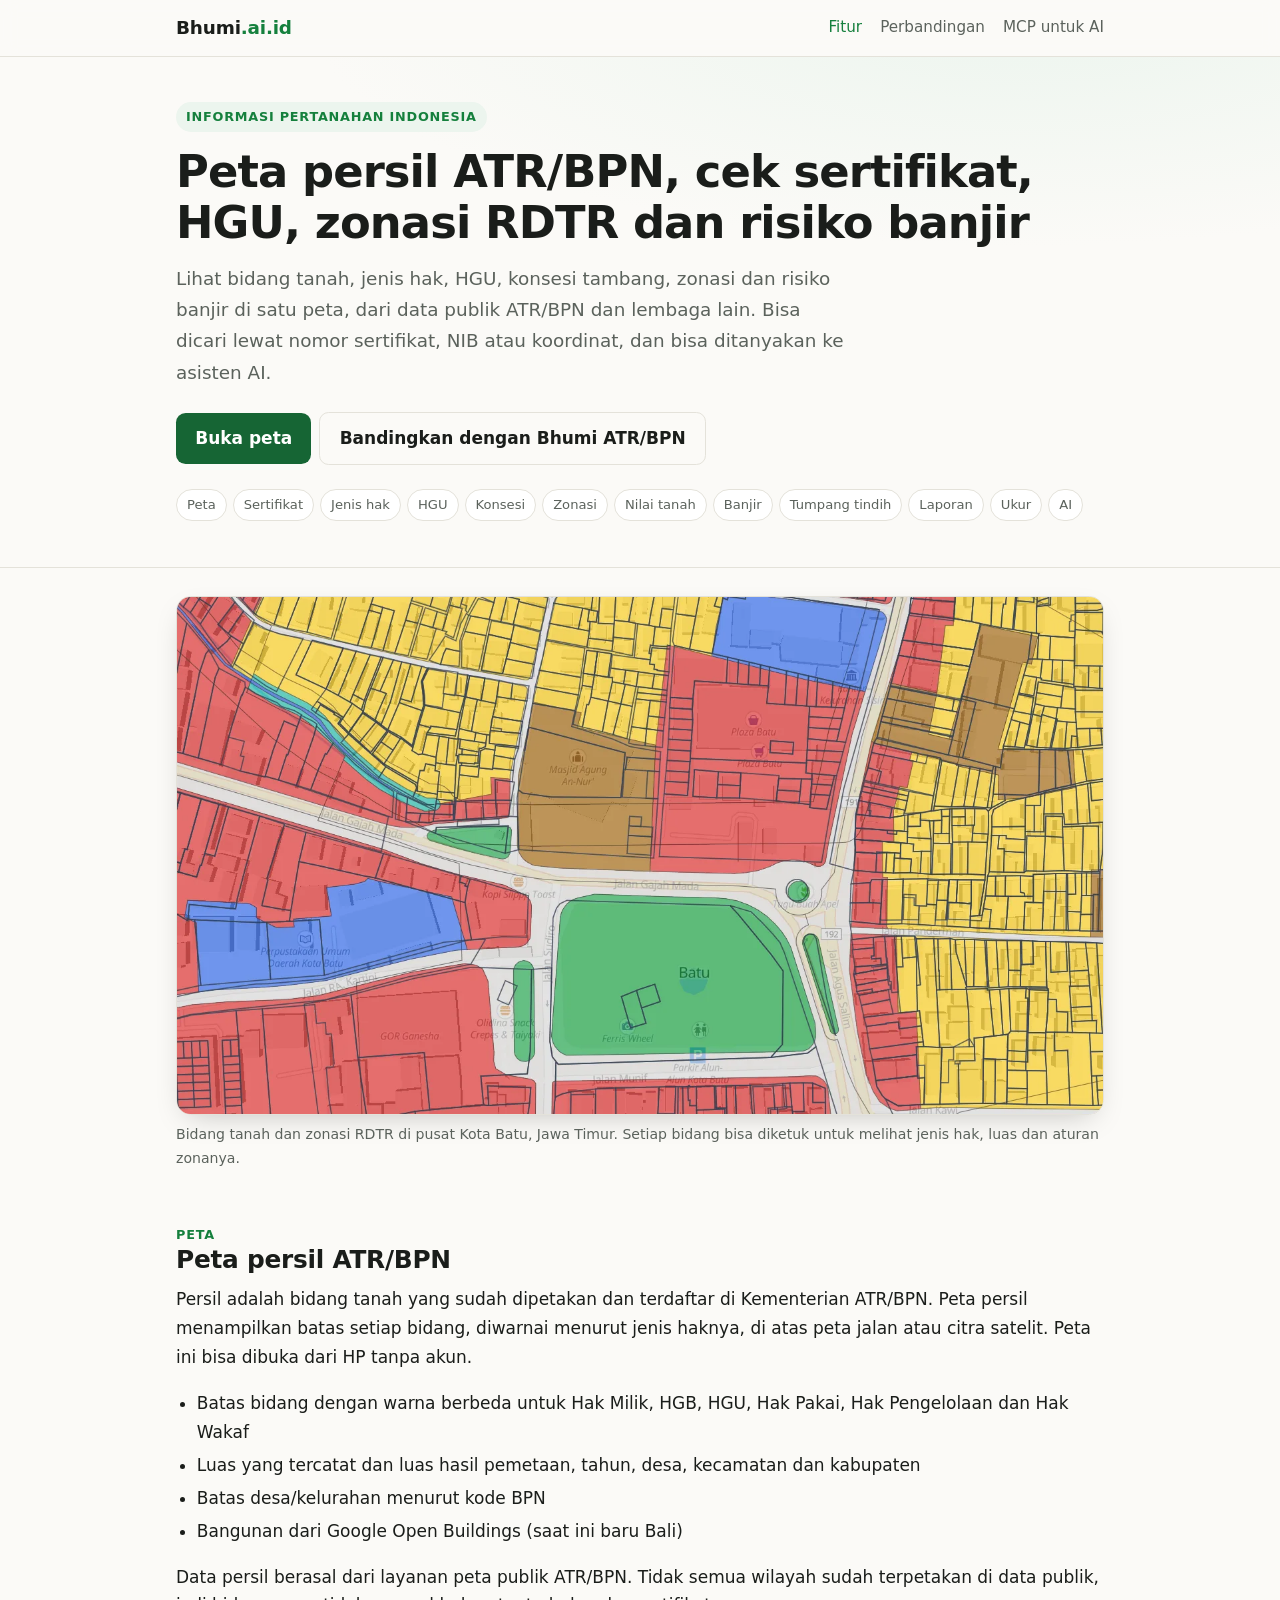
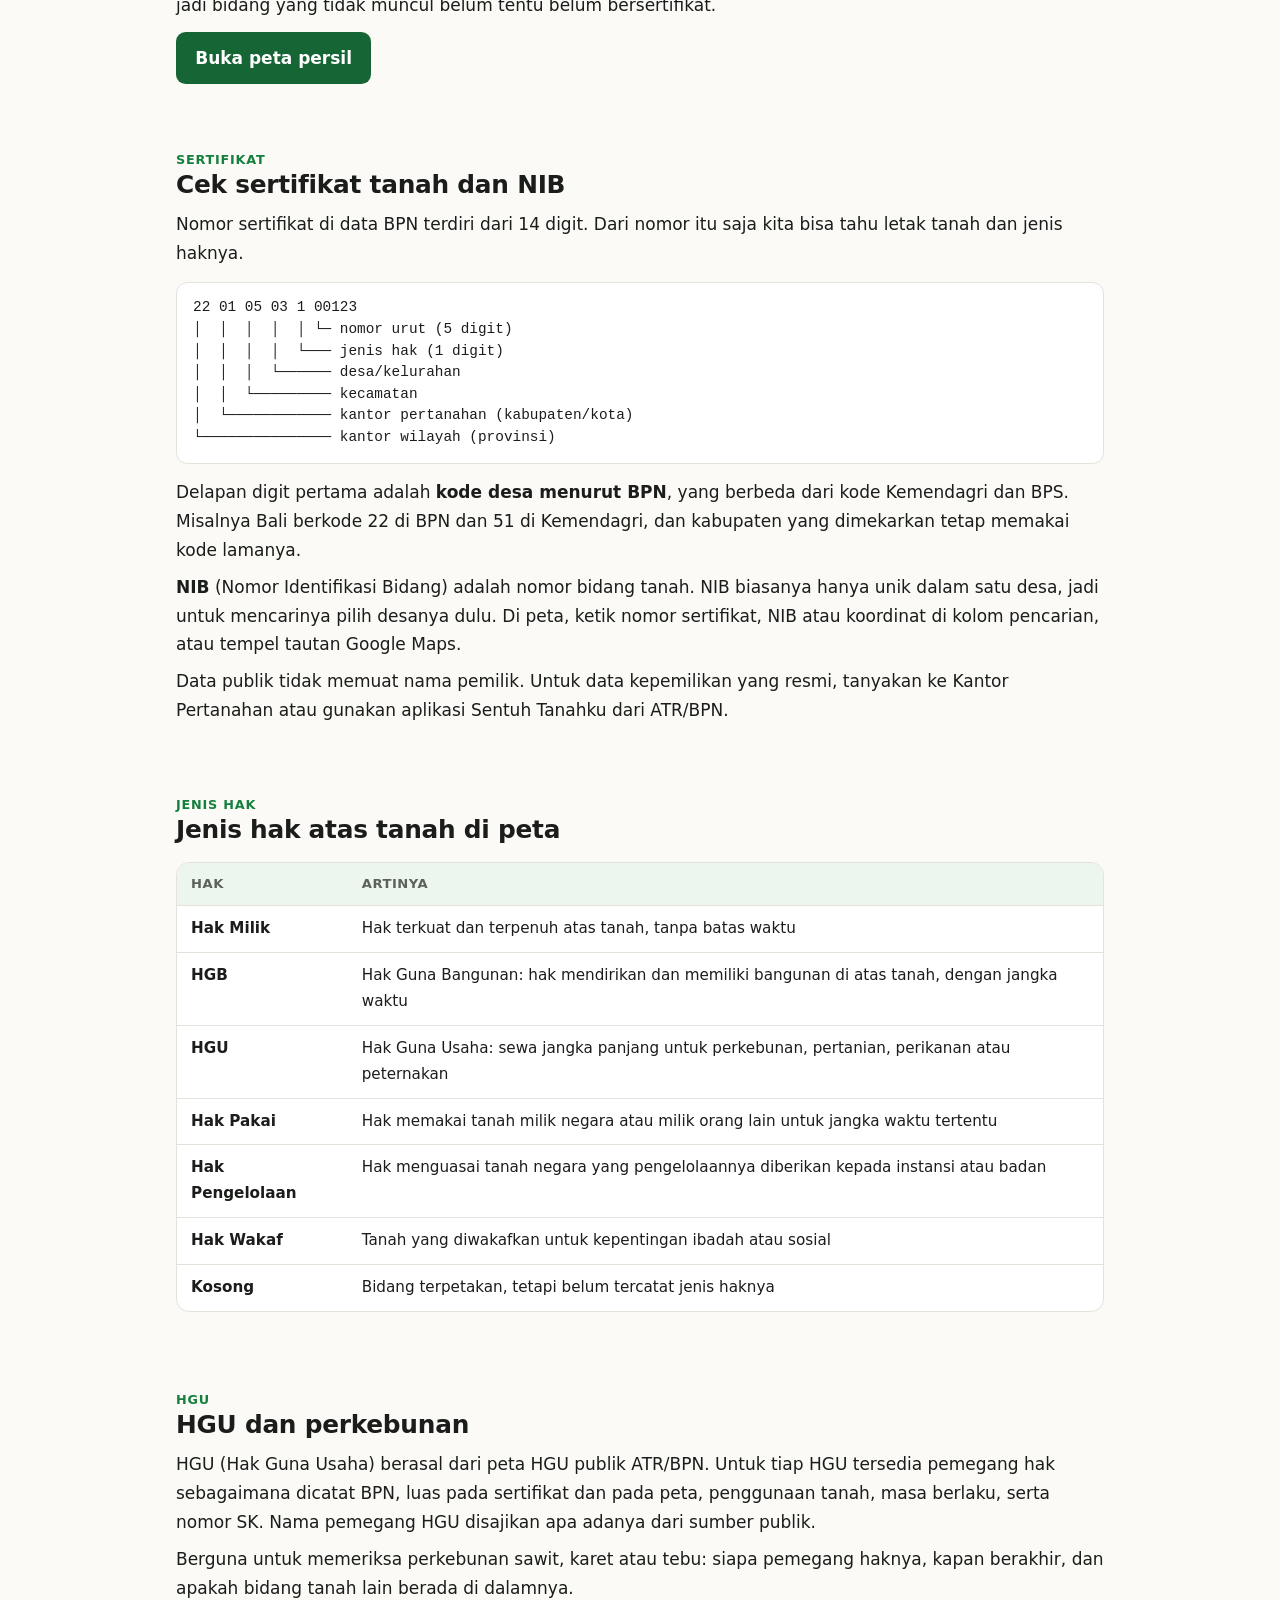
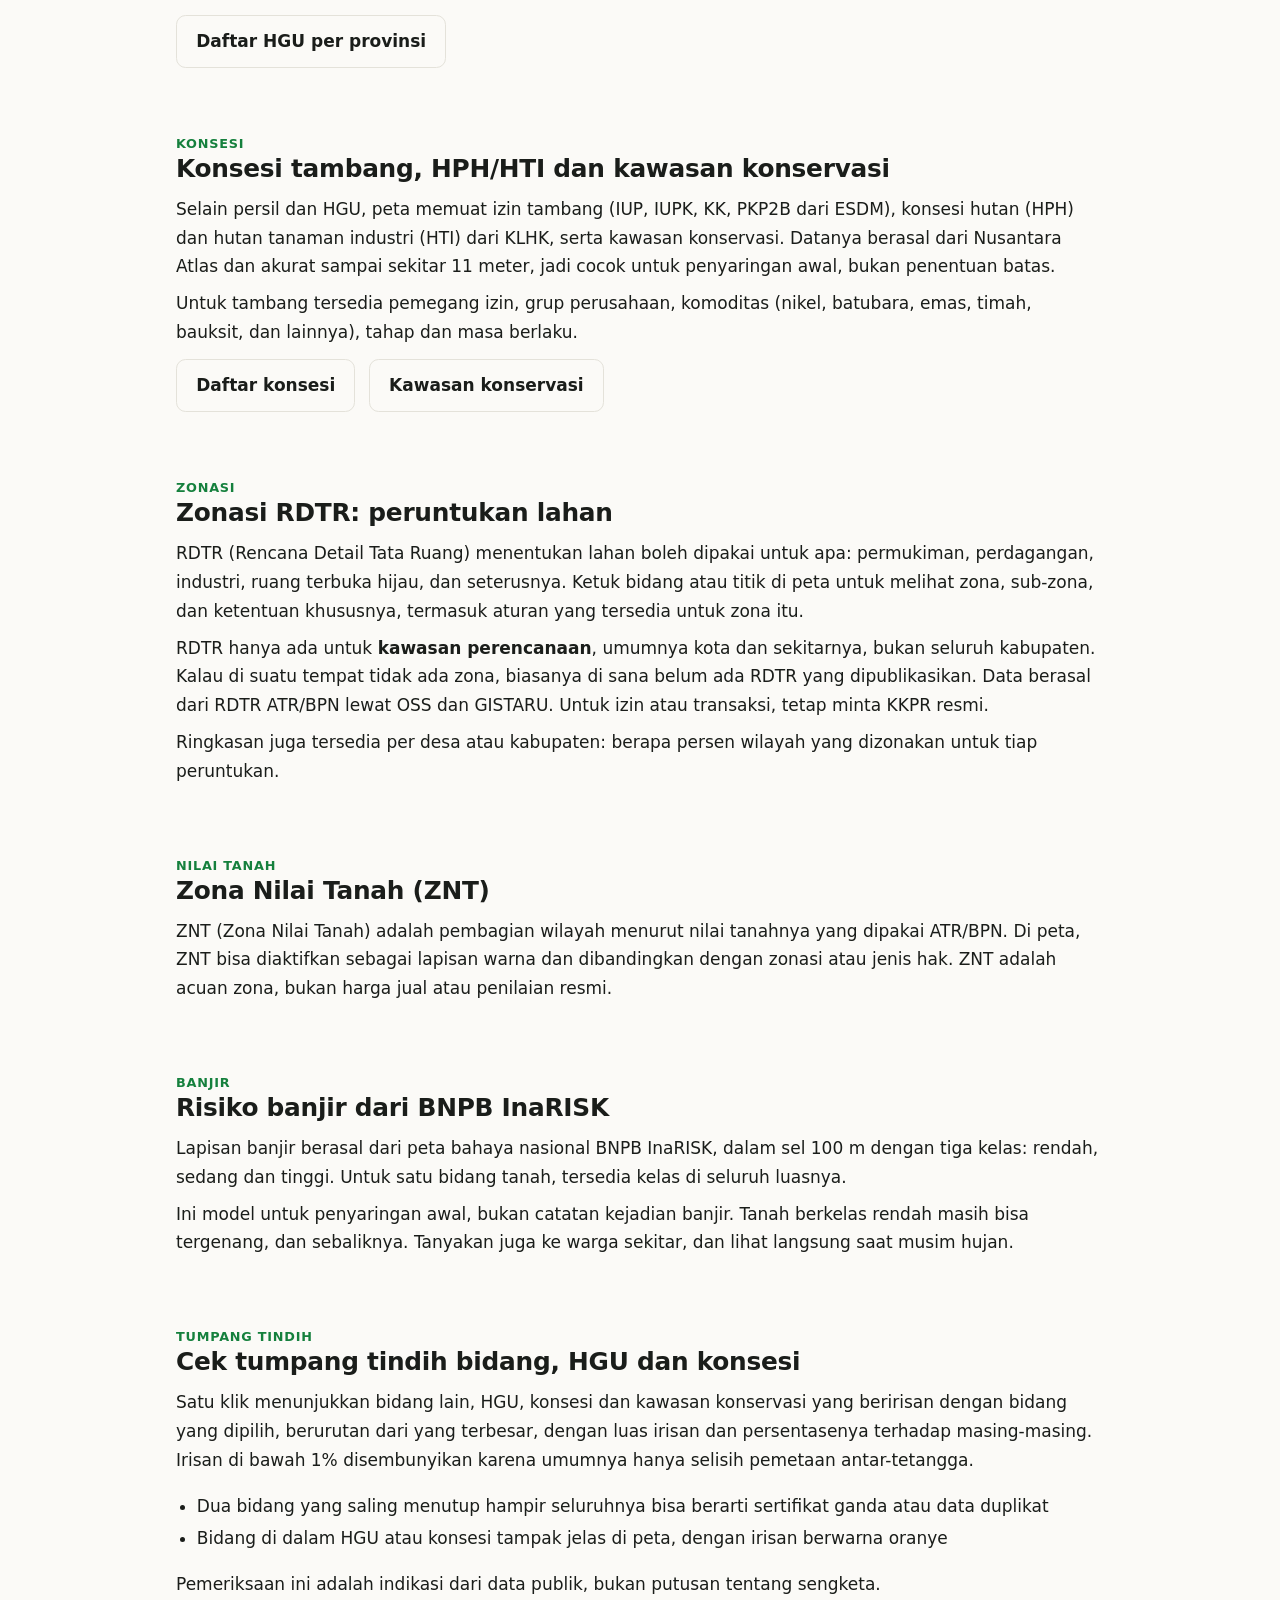
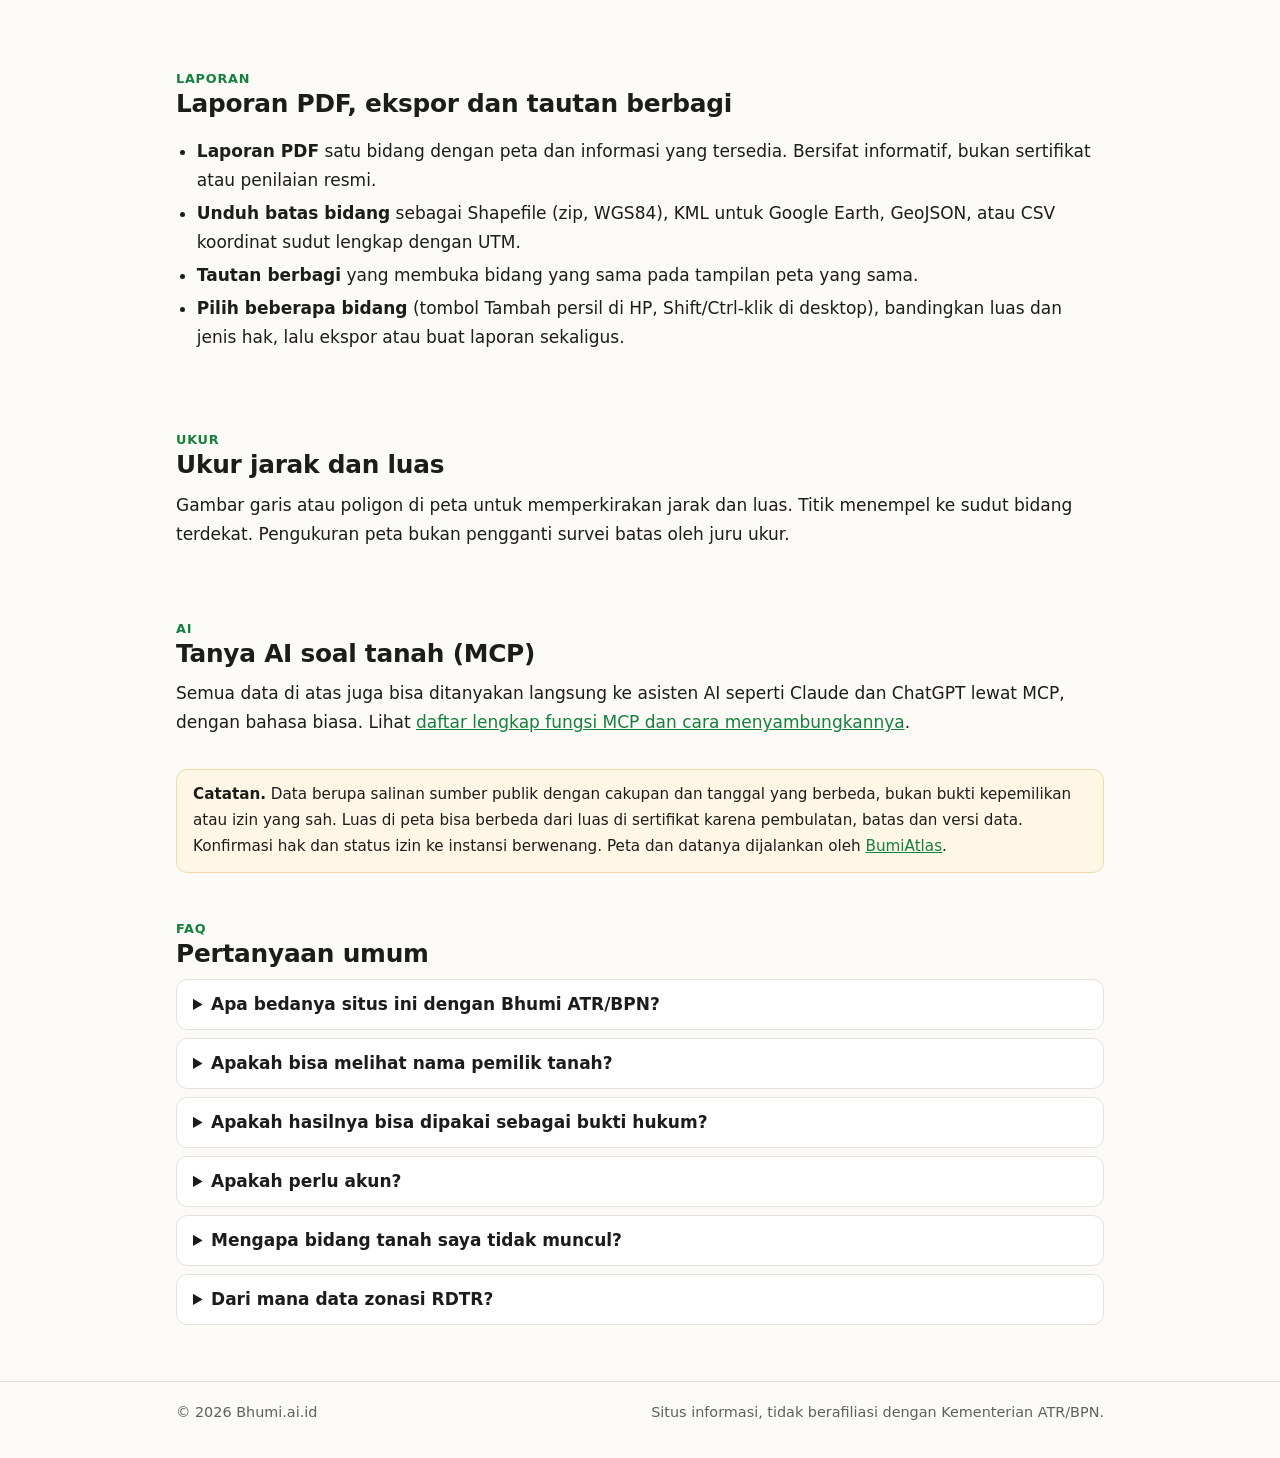
==== index.html @ b972fd2b "Add files via upload" ====
<!doctype html>
<html lang="id"><head><meta charset="utf-8"><meta name="viewport" content="width=device-width,initial-scale=1">
<title>Peta Persil ATR/BPN: Cek Sertifikat Tanah, HGU, Zonasi RDTR &amp; Risiko Banjir | Bhumi.ai.id</title><meta name="description" content="Peta persil ATR/BPN yang bisa dicari lewat nomor sertifikat, NIB atau koordinat, lengkap dengan HGU, konsesi tambang, zonasi RDTR, ZNT, risiko banjir dan MCP untuk asisten AI.">
<link rel="canonical" href="https://bhumi.ai.id/"><link rel="stylesheet" href="/style.css">
<meta property="og:title" content="Peta Persil ATR/BPN: Cek Sertifikat Tanah, HGU, Zonasi RDTR &amp; Risiko Banjir | Bhumi.ai.id"><meta property="og:description" content="Peta persil ATR/BPN yang bisa dicari lewat nomor sertifikat, NIB atau koordinat, lengkap dengan HGU, konsesi tambang, zonasi RDTR, ZNT, risiko banjir dan MCP untuk asisten AI."><meta property="og:type" content="website"><meta property="og:url" content="https://bhumi.ai.id/"><meta property="og:locale" content="id_ID"><meta property="og:image" content="https://bhumi.ai.id/peta-zonasi-kota-batu.webp"><meta name="twitter:card" content="summary_large_image">
<script type="application/ld+json">{"@context": "https://schema.org", "@type": "FAQPage", "mainEntity": [{"@type": "Question", "name": "Apa bedanya situs ini dengan Bhumi ATR/BPN?", "acceptedAnswer": {"@type": "Answer", "text": "Bhumi ATR/BPN adalah aplikasi peta resmi Kementerian ATR/BPN. Situs ini independen dan tidak berafiliasi dengan ATR/BPN; peta yang dibuka lewat situs ini dijalankan oleh BumiAtlas, yang menggabungkan data persil publik dengan HGU, konsesi, zonasi dan risiko banjir. Lihat halaman perbandingan."}}, {"@type": "Question", "name": "Apakah bisa melihat nama pemilik tanah?", "acceptedAnswer": {"@type": "Answer", "text": "Tidak. Data persil publik tidak memuat nama pemilik. Hanya HGU yang menyertakan nama pemegang hak dari sumber publik."}}, {"@type": "Question", "name": "Apakah hasilnya bisa dipakai sebagai bukti hukum?", "acceptedAnswer": {"@type": "Answer", "text": "Tidak. Untuk keperluan hukum atau transaksi, minta keterangan resmi dari Kantor Pertanahan setempat."}}, {"@type": "Question", "name": "Apakah perlu akun?", "acceptedAnswer": {"@type": "Answer", "text": "Peta dan direktori bisa dibuka tanpa akun. Akun Google diperlukan untuk menyimpan bidang dan untuk menyambungkan MCP."}}, {"@type": "Question", "name": "Mengapa bidang tanah saya tidak muncul?", "acceptedAnswer": {"@type": "Answer", "text": "Sumber publik belum mencakup semua wilayah, atau lapisan baru tampil setelah di-zoom lebih dekat. Bidang yang tidak tampil belum tentu belum bersertifikat."}}, {"@type": "Question", "name": "Dari mana data zonasi RDTR?", "acceptedAnswer": {"@type": "Answer", "text": "Dari RDTR yang dipublikasikan ATR/BPN. RDTR hanya tersedia untuk kawasan perencanaan tertentu, bukan seluruh kabupaten."}}]}</script><script type="application/ld+json">{"@context": "https://schema.org", "@type": "WebSite", "name": "Bhumi.ai.id", "url": "https://bhumi.ai.id/", "inLanguage": "id"}</script></head><body>
<div class="bar"><div class="wrap"><a class="brand" href="/">Bhumi<b>.ai.id</b></a><nav><a href="/" aria-current="page">Fitur</a><a href="/perbandingan.html">Perbandingan</a><a href="/mcp.html">MCP untuk AI</a></nav></div></div>
<div class="hero"><div class="wrap"><span class="kicker">Informasi pertanahan Indonesia</span>
<h1>Peta persil ATR/BPN, cek sertifikat, HGU, zonasi RDTR dan risiko banjir</h1>
<p class="lead">Lihat bidang tanah, jenis hak, HGU, konsesi tambang, zonasi dan risiko banjir di satu peta, dari data publik ATR/BPN dan lembaga lain. Bisa dicari lewat nomor sertifikat, NIB atau koordinat, dan bisa ditanyakan ke asisten AI.</p>
<a class="cta" href="https://bumiatlas.com/">Buka peta</a><a class="cta alt" href="/perbandingan.html">Bandingkan dengan Bhumi ATR/BPN</a>
<ul class="toc"><li><a href="#peta">Peta</a></li><li><a href="#sertifikat">Sertifikat</a></li><li><a href="#hak">Jenis hak</a></li><li><a href="#hgu">HGU</a></li><li><a href="#konsesi">Konsesi</a></li><li><a href="#rdtr">Zonasi</a></li><li><a href="#znt">Nilai tanah</a></li><li><a href="#banjir">Banjir</a></li><li><a href="#overlap">Tumpang tindih</a></li><li><a href="#laporan">Laporan</a></li><li><a href="#ukur">Ukur</a></li><li><a href="#ai">AI</a></li></ul></div></div>
<main class="wrap"><figure class="shot"><a href="https://bumiatlas.com/"><picture><source type="image/webp" media="(max-width:700px)" srcset="/peta-zonasi-kota-batu-700.webp"><img src="/peta-zonasi-kota-batu.webp" width="1391" height="776" alt="Peta persil ATR/BPN di pusat Kota Batu, Jawa Timur: bidang tanah diwarnai menurut zonasi RDTR, dengan alun-alun dan Plaza Batu"></picture></a><figcaption>Bidang tanah dan zonasi RDTR di pusat Kota Batu, Jawa Timur. Setiap bidang bisa diketuk untuk melihat jenis hak, luas dan aturan zonanya.</figcaption></figure><section id="peta"><h2><small>Peta</small>Peta persil ATR/BPN</h2>
<p>Persil adalah bidang tanah yang sudah dipetakan dan terdaftar di Kementerian ATR/BPN. Peta persil menampilkan batas setiap bidang, diwarnai menurut jenis haknya, di atas peta jalan atau citra satelit. Peta ini bisa dibuka dari HP tanpa akun.</p>
<ul><li>Batas bidang dengan warna berbeda untuk Hak Milik, HGB, HGU, Hak Pakai, Hak Pengelolaan dan Hak Wakaf</li><li>Luas yang tercatat dan luas hasil pemetaan, tahun, desa, kecamatan dan kabupaten</li><li>Batas desa/kelurahan menurut kode BPN</li><li>Bangunan dari Google Open Buildings (saat ini baru Bali)</li></ul>
<p>Data persil berasal dari layanan peta publik ATR/BPN. Tidak semua wilayah sudah terpetakan di data publik, jadi bidang yang tidak muncul belum tentu belum bersertifikat.</p>
<a class="cta" href="https://bumiatlas.com/">Buka peta persil</a></section><section id="sertifikat"><h2><small>Sertifikat</small>Cek sertifikat tanah dan NIB</h2>
<p>Nomor sertifikat di data BPN terdiri dari 14 digit. Dari nomor itu saja kita bisa tahu letak tanah dan jenis haknya.</p>
<pre>22 01 05 03 1 00123
│  │  │  │  │ └─ nomor urut (5 digit)
│  │  │  │  └─── jenis hak (1 digit)
│  │  │  └────── desa/kelurahan
│  │  └───────── kecamatan
│  └──────────── kantor pertanahan (kabupaten/kota)
└─────────────── kantor wilayah (provinsi)</pre>
<p>Delapan digit pertama adalah <strong>kode desa menurut BPN</strong>, yang berbeda dari kode Kemendagri dan BPS. Misalnya Bali berkode 22 di BPN dan 51 di Kemendagri, dan kabupaten yang dimekarkan tetap memakai kode lamanya.</p>
<p><strong>NIB</strong> (Nomor Identifikasi Bidang) adalah nomor bidang tanah. NIB biasanya hanya unik dalam satu desa, jadi untuk mencarinya pilih desanya dulu. Di peta, ketik nomor sertifikat, NIB atau koordinat di kolom pencarian, atau tempel tautan Google Maps.</p>
<p>Data publik tidak memuat nama pemilik. Untuk data kepemilikan yang resmi, tanyakan ke Kantor Pertanahan atau gunakan aplikasi Sentuh Tanahku dari ATR/BPN.</p></section><section id="hak"><h2><small>Jenis hak</small>Jenis hak atas tanah di peta</h2>
<div class="tablewrap"><table><tr><th>Hak</th><th>Artinya</th></tr>
<tr><td><b>Hak Milik</b></td><td>Hak terkuat dan terpenuh atas tanah, tanpa batas waktu</td></tr>
<tr><td><b>HGB</b></td><td>Hak Guna Bangunan: hak mendirikan dan memiliki bangunan di atas tanah, dengan jangka waktu</td></tr>
<tr><td><b>HGU</b></td><td>Hak Guna Usaha: sewa jangka panjang untuk perkebunan, pertanian, perikanan atau peternakan</td></tr>
<tr><td><b>Hak Pakai</b></td><td>Hak memakai tanah milik negara atau milik orang lain untuk jangka waktu tertentu</td></tr>
<tr><td><b>Hak Pengelolaan</b></td><td>Hak menguasai tanah negara yang pengelolaannya diberikan kepada instansi atau badan</td></tr>
<tr><td><b>Hak Wakaf</b></td><td>Tanah yang diwakafkan untuk kepentingan ibadah atau sosial</td></tr>
<tr><td><b>Kosong</b></td><td>Bidang terpetakan, tetapi belum tercatat jenis haknya</td></tr></table></div></section><section id="hgu"><h2><small>HGU</small>HGU dan perkebunan</h2>
<p>HGU (Hak Guna Usaha) berasal dari peta HGU publik ATR/BPN. Untuk tiap HGU tersedia pemegang hak sebagaimana dicatat BPN, luas pada sertifikat dan pada peta, penggunaan tanah, masa berlaku, serta nomor SK. Nama pemegang HGU disajikan apa adanya dari sumber publik.</p>
<p>Berguna untuk memeriksa perkebunan sawit, karet atau tebu: siapa pemegang haknya, kapan berakhir, dan apakah bidang tanah lain berada di dalamnya.</p>
<a class="cta alt" href="https://bumiatlas.com/hgu">Daftar HGU per provinsi</a></section><section id="konsesi"><h2><small>Konsesi</small>Konsesi tambang, HPH/HTI dan kawasan konservasi</h2>
<p>Selain persil dan HGU, peta memuat izin tambang (IUP, IUPK, KK, PKP2B dari ESDM), konsesi hutan (HPH) dan hutan tanaman industri (HTI) dari KLHK, serta kawasan konservasi. Datanya berasal dari Nusantara Atlas dan akurat sampai sekitar 11 meter, jadi cocok untuk penyaringan awal, bukan penentuan batas.</p>
<p>Untuk tambang tersedia pemegang izin, grup perusahaan, komoditas (nikel, batubara, emas, timah, bauksit, dan lainnya), tahap dan masa berlaku.</p>
<a class="cta alt" href="https://bumiatlas.com/konsesi">Daftar konsesi</a> <a class="cta alt" href="https://bumiatlas.com/kawasan-konservasi">Kawasan konservasi</a></section><section id="rdtr"><h2><small>Zonasi</small>Zonasi RDTR: peruntukan lahan</h2>
<p>RDTR (Rencana Detail Tata Ruang) menentukan lahan boleh dipakai untuk apa: permukiman, perdagangan, industri, ruang terbuka hijau, dan seterusnya. Ketuk bidang atau titik di peta untuk melihat zona, sub-zona, dan ketentuan khususnya, termasuk aturan yang tersedia untuk zona itu.</p>
<p>RDTR hanya ada untuk <strong>kawasan perencanaan</strong>, umumnya kota dan sekitarnya, bukan seluruh kabupaten. Kalau di suatu tempat tidak ada zona, biasanya di sana belum ada RDTR yang dipublikasikan. Data berasal dari RDTR ATR/BPN lewat OSS dan GISTARU. Untuk izin atau transaksi, tetap minta KKPR resmi.</p>
<p>Ringkasan juga tersedia per desa atau kabupaten: berapa persen wilayah yang dizonakan untuk tiap peruntukan.</p></section><section id="znt"><h2><small>Nilai tanah</small>Zona Nilai Tanah (ZNT)</h2>
<p>ZNT (Zona Nilai Tanah) adalah pembagian wilayah menurut nilai tanahnya yang dipakai ATR/BPN. Di peta, ZNT bisa diaktifkan sebagai lapisan warna dan dibandingkan dengan zonasi atau jenis hak. ZNT adalah acuan zona, bukan harga jual atau penilaian resmi.</p></section><section id="banjir"><h2><small>Banjir</small>Risiko banjir dari BNPB InaRISK</h2>
<p>Lapisan banjir berasal dari peta bahaya nasional BNPB InaRISK, dalam sel 100 m dengan tiga kelas: rendah, sedang dan tinggi. Untuk satu bidang tanah, tersedia kelas di seluruh luasnya.</p>
<p>Ini model untuk penyaringan awal, bukan catatan kejadian banjir. Tanah berkelas rendah masih bisa tergenang, dan sebaliknya. Tanyakan juga ke warga sekitar, dan lihat langsung saat musim hujan.</p></section><section id="overlap"><h2><small>Tumpang tindih</small>Cek tumpang tindih bidang, HGU dan konsesi</h2>
<p>Satu klik menunjukkan bidang lain, HGU, konsesi dan kawasan konservasi yang beririsan dengan bidang yang dipilih, berurutan dari yang terbesar, dengan luas irisan dan persentasenya terhadap masing-masing. Irisan di bawah 1% disembunyikan karena umumnya hanya selisih pemetaan antar-tetangga.</p>
<ul><li>Dua bidang yang saling menutup hampir seluruhnya bisa berarti sertifikat ganda atau data duplikat</li><li>Bidang di dalam HGU atau konsesi tampak jelas di peta, dengan irisan berwarna oranye</li></ul>
<p>Pemeriksaan ini adalah indikasi dari data publik, bukan putusan tentang sengketa.</p></section><section id="laporan"><h2><small>Laporan</small>Laporan PDF, ekspor dan tautan berbagi</h2>
<ul><li><strong>Laporan PDF</strong> satu bidang dengan peta dan informasi yang tersedia. Bersifat informatif, bukan sertifikat atau penilaian resmi.</li>
<li><strong>Unduh batas bidang</strong> sebagai Shapefile (zip, WGS84), KML untuk Google Earth, GeoJSON, atau CSV koordinat sudut lengkap dengan UTM.</li>
<li><strong>Tautan berbagi</strong> yang membuka bidang yang sama pada tampilan peta yang sama.</li>
<li><strong>Pilih beberapa bidang</strong> (tombol Tambah persil di HP, Shift/Ctrl-klik di desktop), bandingkan luas dan jenis hak, lalu ekspor atau buat laporan sekaligus.</li></ul></section><section id="ukur"><h2><small>Ukur</small>Ukur jarak dan luas</h2>
<p>Gambar garis atau poligon di peta untuk memperkirakan jarak dan luas. Titik menempel ke sudut bidang terdekat. Pengukuran peta bukan pengganti survei batas oleh juru ukur.</p></section><section id="ai"><h2><small>AI</small>Tanya AI soal tanah (MCP)</h2>
<p>Semua data di atas juga bisa ditanyakan langsung ke asisten AI seperti Claude dan ChatGPT lewat MCP, dengan bahasa biasa. Lihat <a href="/mcp.html">daftar lengkap fungsi MCP dan cara menyambungkannya</a>.</p></section><div class="note"><strong>Catatan.</strong> Data berupa salinan sumber publik dengan cakupan dan tanggal yang berbeda, bukan bukti kepemilikan atau izin yang sah. Luas di peta bisa berbeda dari luas di sertifikat karena pembulatan, batas dan versi data. Konfirmasi hak dan status izin ke instansi berwenang. Peta dan datanya dijalankan oleh <a href="https://bumiatlas.com/">BumiAtlas</a>.</div><h2><small>FAQ</small>Pertanyaan umum</h2><details><summary>Apa bedanya situs ini dengan Bhumi ATR/BPN?</summary><p>Bhumi ATR/BPN adalah aplikasi peta resmi Kementerian ATR/BPN. Situs ini independen dan tidak berafiliasi dengan ATR/BPN; peta yang dibuka lewat situs ini dijalankan oleh BumiAtlas, yang menggabungkan data persil publik dengan HGU, konsesi, zonasi dan risiko banjir. Lihat halaman perbandingan.</p></details><details><summary>Apakah bisa melihat nama pemilik tanah?</summary><p>Tidak. Data persil publik tidak memuat nama pemilik. Hanya HGU yang menyertakan nama pemegang hak dari sumber publik.</p></details><details><summary>Apakah hasilnya bisa dipakai sebagai bukti hukum?</summary><p>Tidak. Untuk keperluan hukum atau transaksi, minta keterangan resmi dari Kantor Pertanahan setempat.</p></details><details><summary>Apakah perlu akun?</summary><p>Peta dan direktori bisa dibuka tanpa akun. Akun Google diperlukan untuk menyimpan bidang dan untuk menyambungkan MCP.</p></details><details><summary>Mengapa bidang tanah saya tidak muncul?</summary><p>Sumber publik belum mencakup semua wilayah, atau lapisan baru tampil setelah di-zoom lebih dekat. Bidang yang tidak tampil belum tentu belum bersertifikat.</p></details><details><summary>Dari mana data zonasi RDTR?</summary><p>Dari RDTR yang dipublikasikan ATR/BPN. RDTR hanya tersedia untuk kawasan perencanaan tertentu, bukan seluruh kabupaten.</p></details></main>
<footer><div class="wrap"><span>© 2026 Bhumi.ai.id</span><span>Situs informasi, tidak berafiliasi dengan Kementerian ATR/BPN.</span></div></footer>
</body></html>
---- style.css ----
:root{--bg:#fbfaf7;--fg:#1a1d1a;--muted:#5b625c;--line:#e4e2da;--accent:#166534;--accent2:#15803d;--soft:#ecf5ee;--card:#fff;--warn:#fff7e6;--warnline:#f0d9a8}
@media (prefers-color-scheme:dark){:root{--bg:#0d110e;--fg:#eef2ee;--muted:#9aa59c;--line:#223026;--accent:#4ade80;--accent2:#4ade80;--soft:#13221a;--card:#131a15;--warn:#2a2412;--warnline:#5b4a1a}}
*{box-sizing:border-box}html{scroll-behavior:smooth;scroll-padding-top:72px}
body{margin:0;background:var(--bg);color:var(--fg);font:17px/1.7 system-ui,-apple-system,"Segoe UI",Roboto,sans-serif;-webkit-text-size-adjust:100%}
a{color:var(--accent2)}
.wrap{max-width:60rem;margin:0 auto;padding:0 16px}
.bar{position:sticky;top:0;z-index:10;background:color-mix(in srgb,var(--bg) 88%,transparent);backdrop-filter:blur(8px);border-bottom:1px solid var(--line)}
.bar .wrap{display:flex;align-items:center;justify-content:space-between;gap:12px;min-height:56px;flex-wrap:wrap}
.brand{font-weight:800;font-size:1.15rem;letter-spacing:-.01em;color:var(--fg);text-decoration:none}
.brand b{color:var(--accent2)}
nav{display:flex;gap:4px 18px;font-size:.95rem;flex-wrap:wrap}
nav a{color:var(--muted);text-decoration:none;padding:4px 0}nav a:hover,nav a[aria-current]{color:var(--accent2)}
.hero{background:radial-gradient(1200px 400px at 80% -10%,var(--soft),transparent 60%);border-bottom:1px solid var(--line)}
.hero .wrap{padding-top:44px;padding-bottom:40px}
.kicker{display:inline-block;font-size:.8rem;font-weight:700;letter-spacing:.06em;text-transform:uppercase;color:var(--accent2);background:var(--soft);padding:4px 10px;border-radius:99px}
h1{font-size:clamp(1.8rem,5.2vw,2.8rem);line-height:1.15;letter-spacing:-.02em;margin:14px 0 14px}
.lead{font-size:1.15rem;color:var(--muted);max-width:42rem;margin:0 0 20px}
.cta{display:inline-block;margin:4px 8px 4px 0;padding:.7rem 1.2rem;border-radius:.6rem;background:var(--accent);color:#fff;font-weight:650;text-decoration:none}
@media (prefers-color-scheme:dark){.cta{color:#06240f}}
.cta.alt{background:transparent;border:1px solid var(--line);color:var(--fg)}
.toc{display:flex;gap:6px;margin:20px 0 0;padding:0 0 6px;list-style:none;overflow-x:auto;scrollbar-width:none;-webkit-overflow-scrolling:touch}
.toc::-webkit-scrollbar{display:none}
.toc li{margin:0;flex:none}
.toc a{display:block;padding:4px 10px;border:1px solid var(--line);border-radius:99px;font-size:.82rem;white-space:nowrap;color:var(--muted);text-decoration:none;background:var(--card)}
.toc a:hover{border-color:var(--accent2);color:var(--accent2)}
main section{padding:8px 0}
h2{font-size:1.55rem;line-height:1.25;letter-spacing:-.01em;margin:2.6rem 0 .6rem;padding-top:.4rem}
h2 small{display:block;font-size:.8rem;font-weight:700;letter-spacing:.06em;text-transform:uppercase;color:var(--accent2);margin-bottom:2px}
h3{font-size:1.1rem;margin:1.4rem 0 .3rem}
p{margin:.5rem 0}
ul,ol{padding-left:1.3rem}li{margin:.25rem 0}
.grid{display:grid;gap:12px;grid-template-columns:repeat(auto-fit,minmax(15rem,1fr));margin:1rem 0}
.card{padding:16px 18px;border:1px solid var(--line);border-radius:.8rem;background:var(--card)}
.card b{display:block;margin-bottom:2px}.card span{color:var(--muted);font-size:.94rem}
.shot{margin:28px 0 0}.shot img{display:block;width:100%;height:auto;border:1px solid var(--line);border-radius:.9rem;box-shadow:0 10px 30px -12px rgba(0,0,0,.25)}.shot figcaption{margin-top:8px;font-size:.88rem;color:var(--muted)}
.note{padding:12px 16px;border:1px solid var(--warnline);background:var(--warn);border-radius:.7rem;font-size:.95rem;margin:1rem 0}
code,pre{font-family:ui-monospace,SFMono-Regular,Menlo,monospace;font-size:.9rem}
pre{overflow-x:auto;padding:14px 16px;border:1px solid var(--line);border-radius:.7rem;background:var(--card);line-height:1.5}
.tablewrap{overflow-x:auto;margin:1rem 0;border:1px solid var(--line);border-radius:.8rem;background:var(--card)}
table{border-collapse:collapse;width:100%;min-width:34rem;font-size:.95rem}
th,td{padding:10px 14px;text-align:left;border-bottom:1px solid var(--line);vertical-align:top}
th{font-size:.82rem;text-transform:uppercase;letter-spacing:.04em;color:var(--muted);background:var(--soft)}
tr:last-child td{border-bottom:0}
td.y{color:var(--accent2);font-weight:650}td.n{color:var(--muted)}
.tools td:first-child{white-space:nowrap}
details{border:1px solid var(--line);border-radius:.7rem;padding:10px 16px;margin:8px 0;background:var(--card)}
summary{cursor:pointer;font-weight:650}
footer{margin-top:3.5rem;border-top:1px solid var(--line);color:var(--muted);font-size:.9rem}
footer .wrap{padding-top:18px;padding-bottom:34px;display:flex;flex-wrap:wrap;gap:6px 24px;justify-content:space-between}
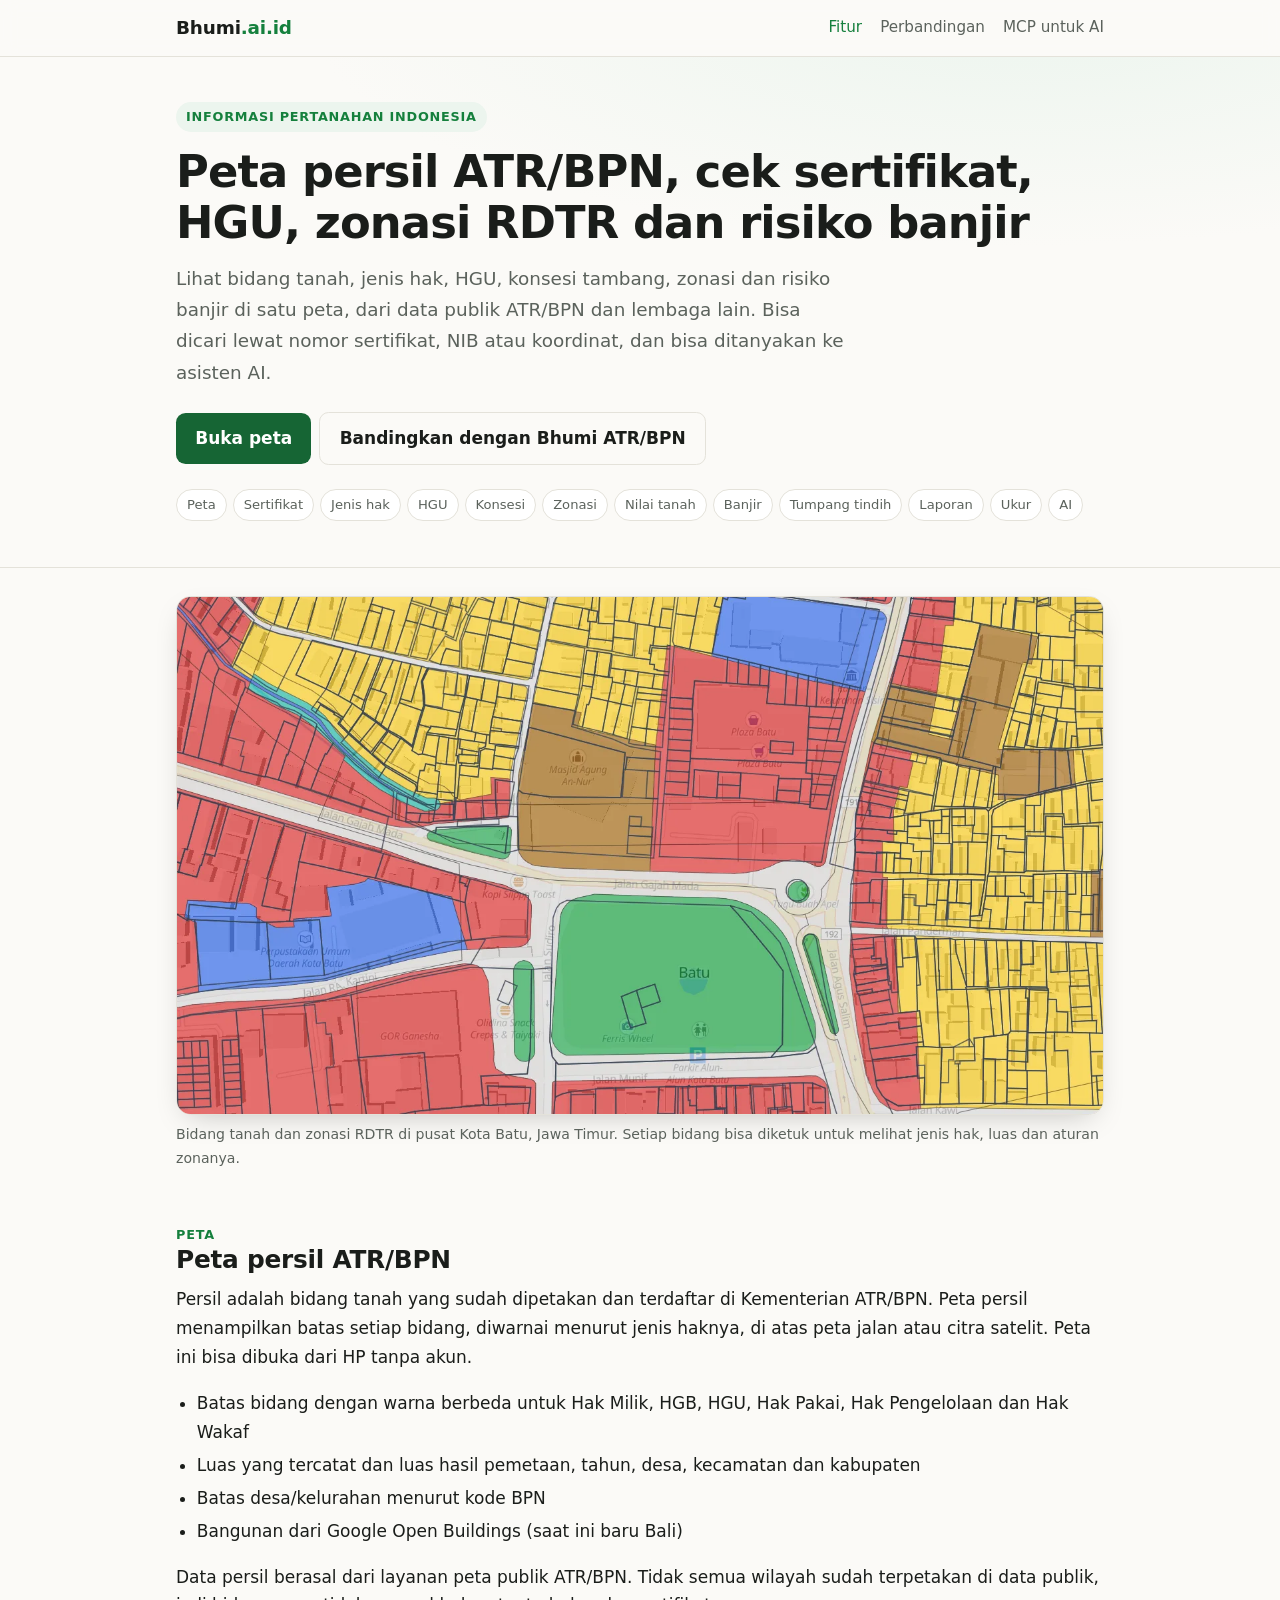
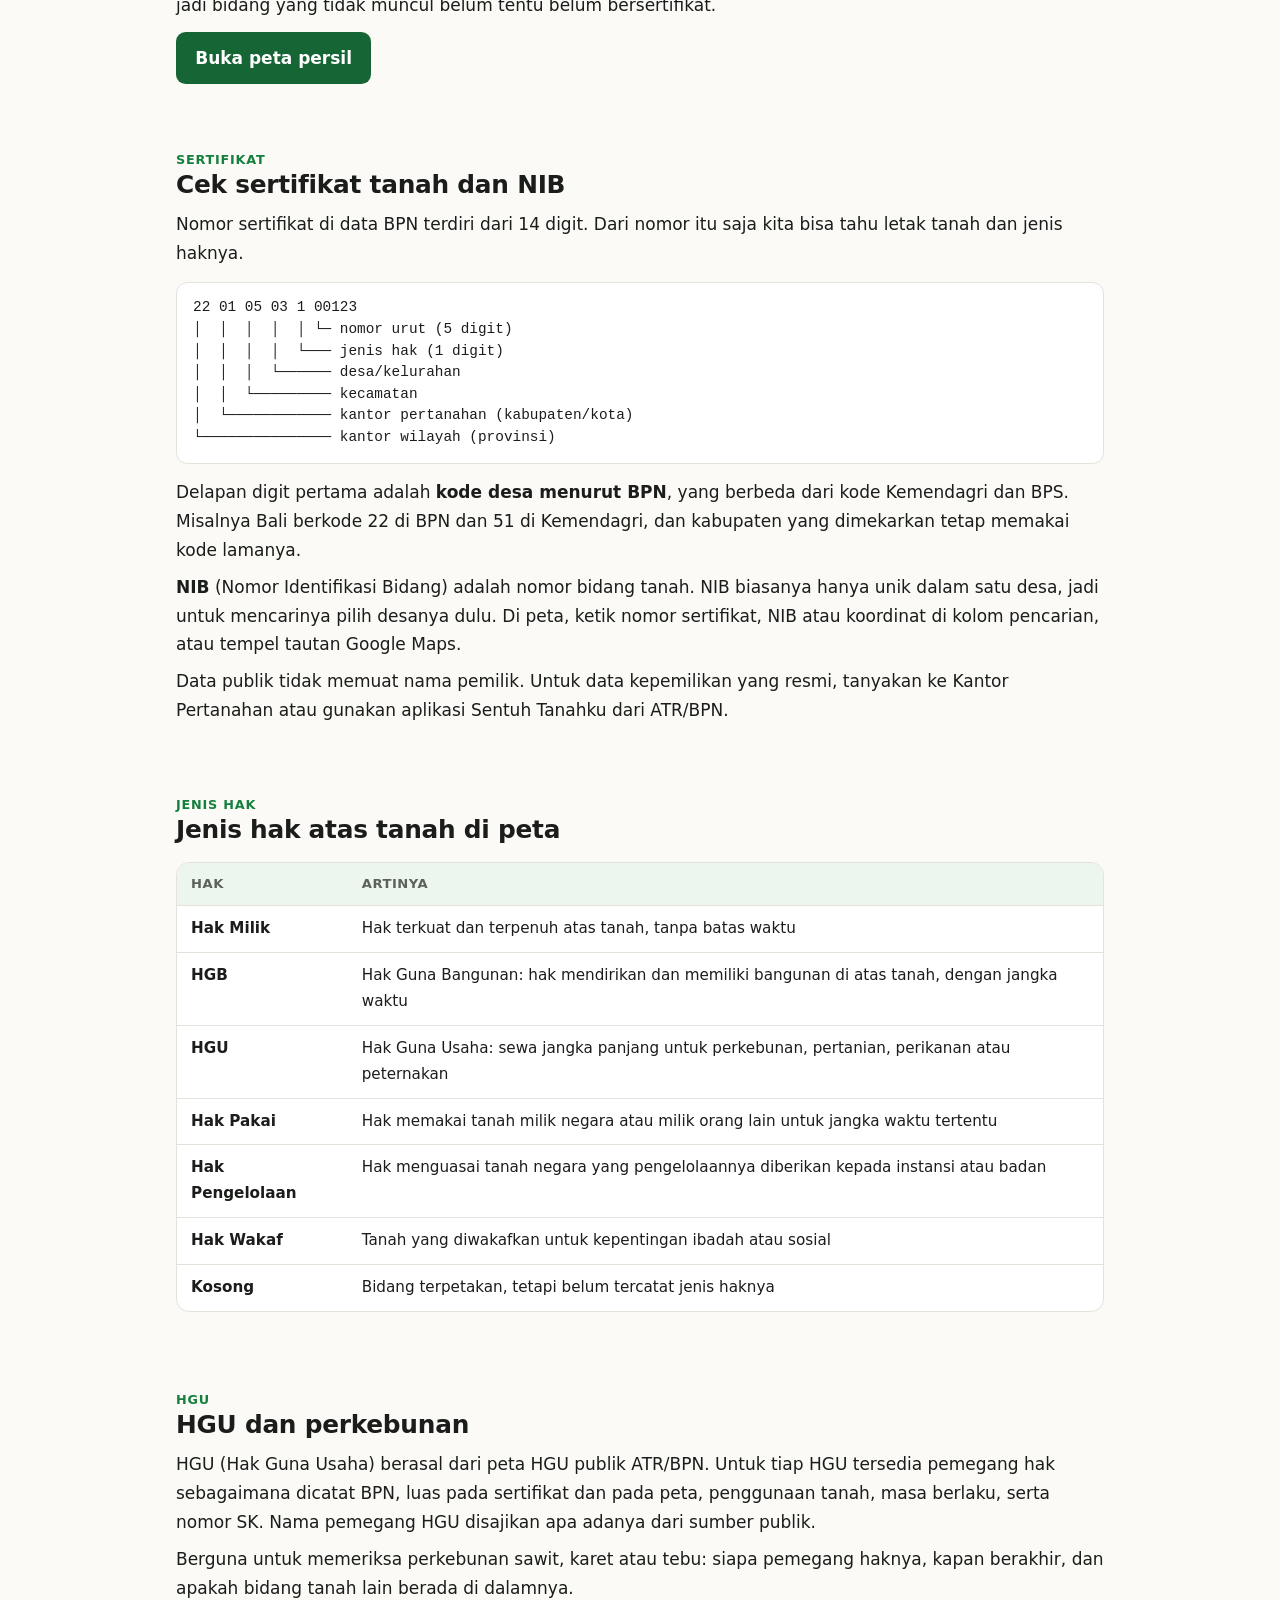
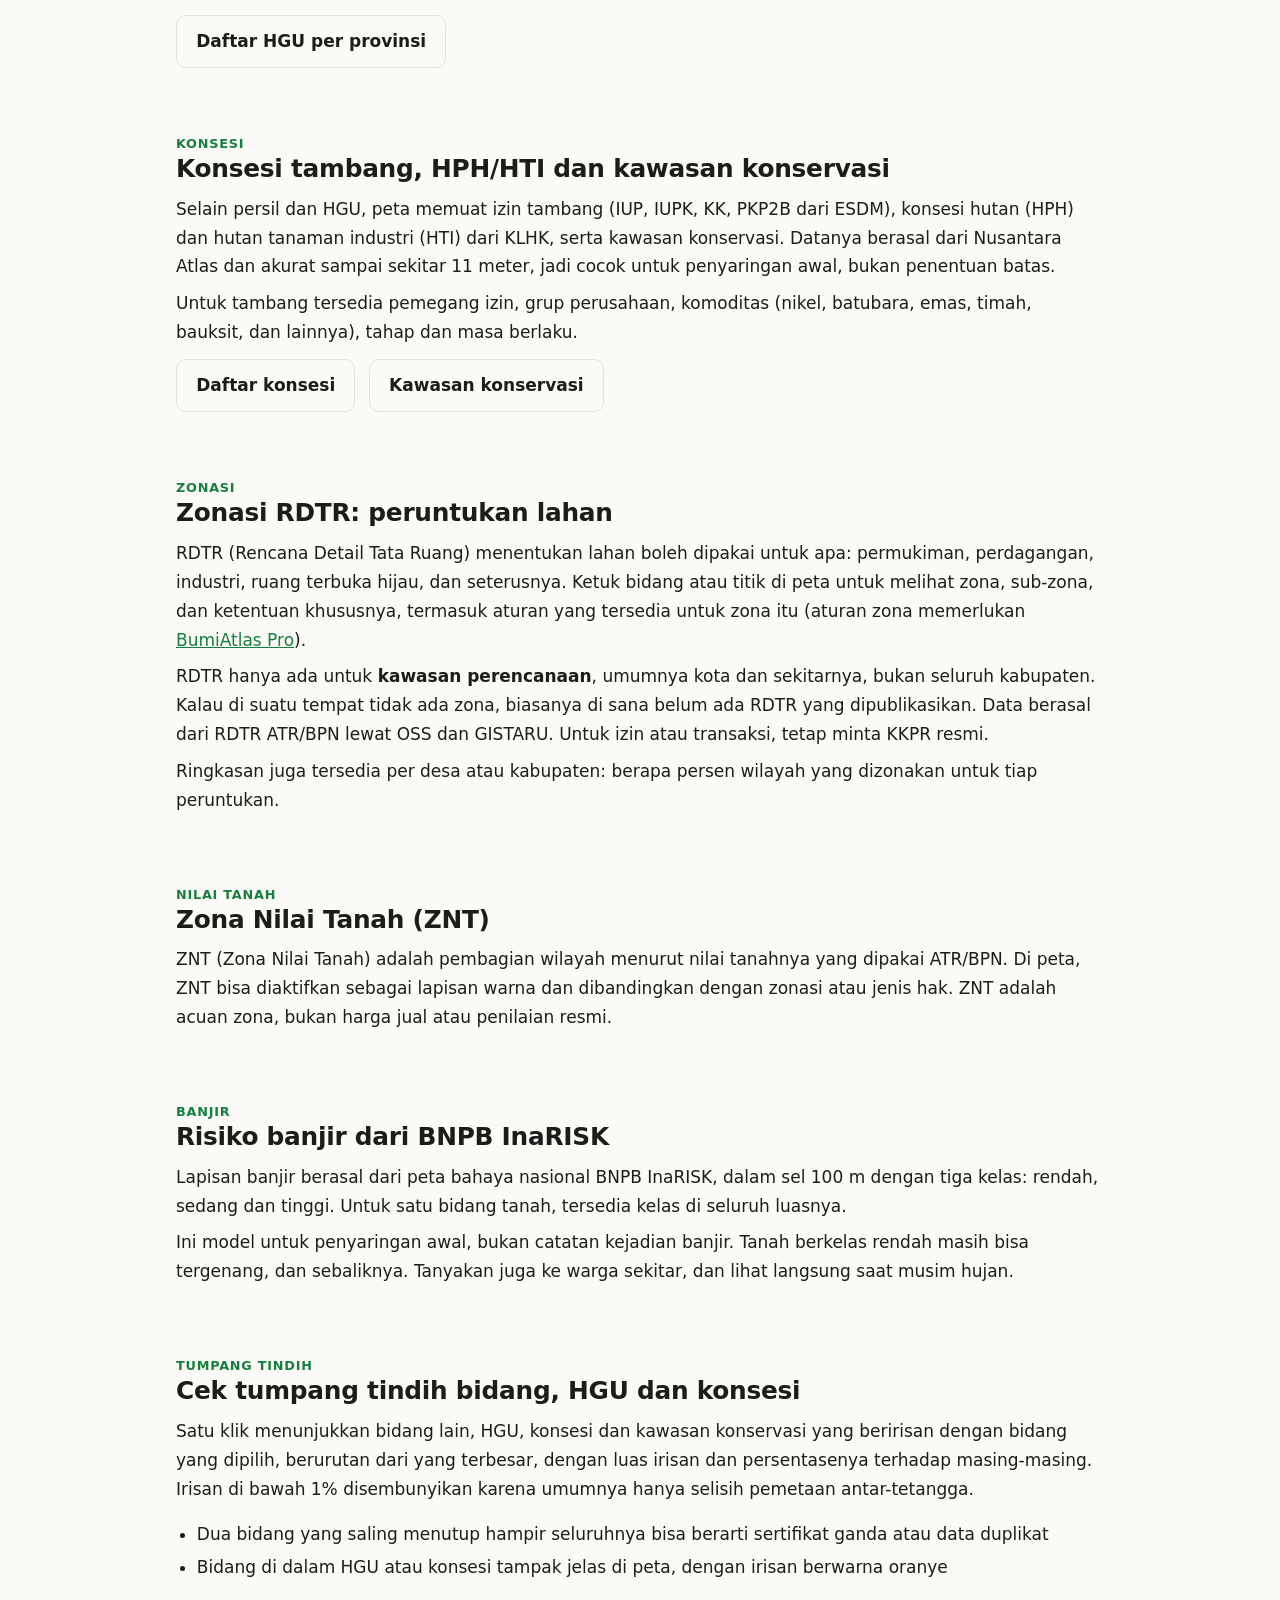
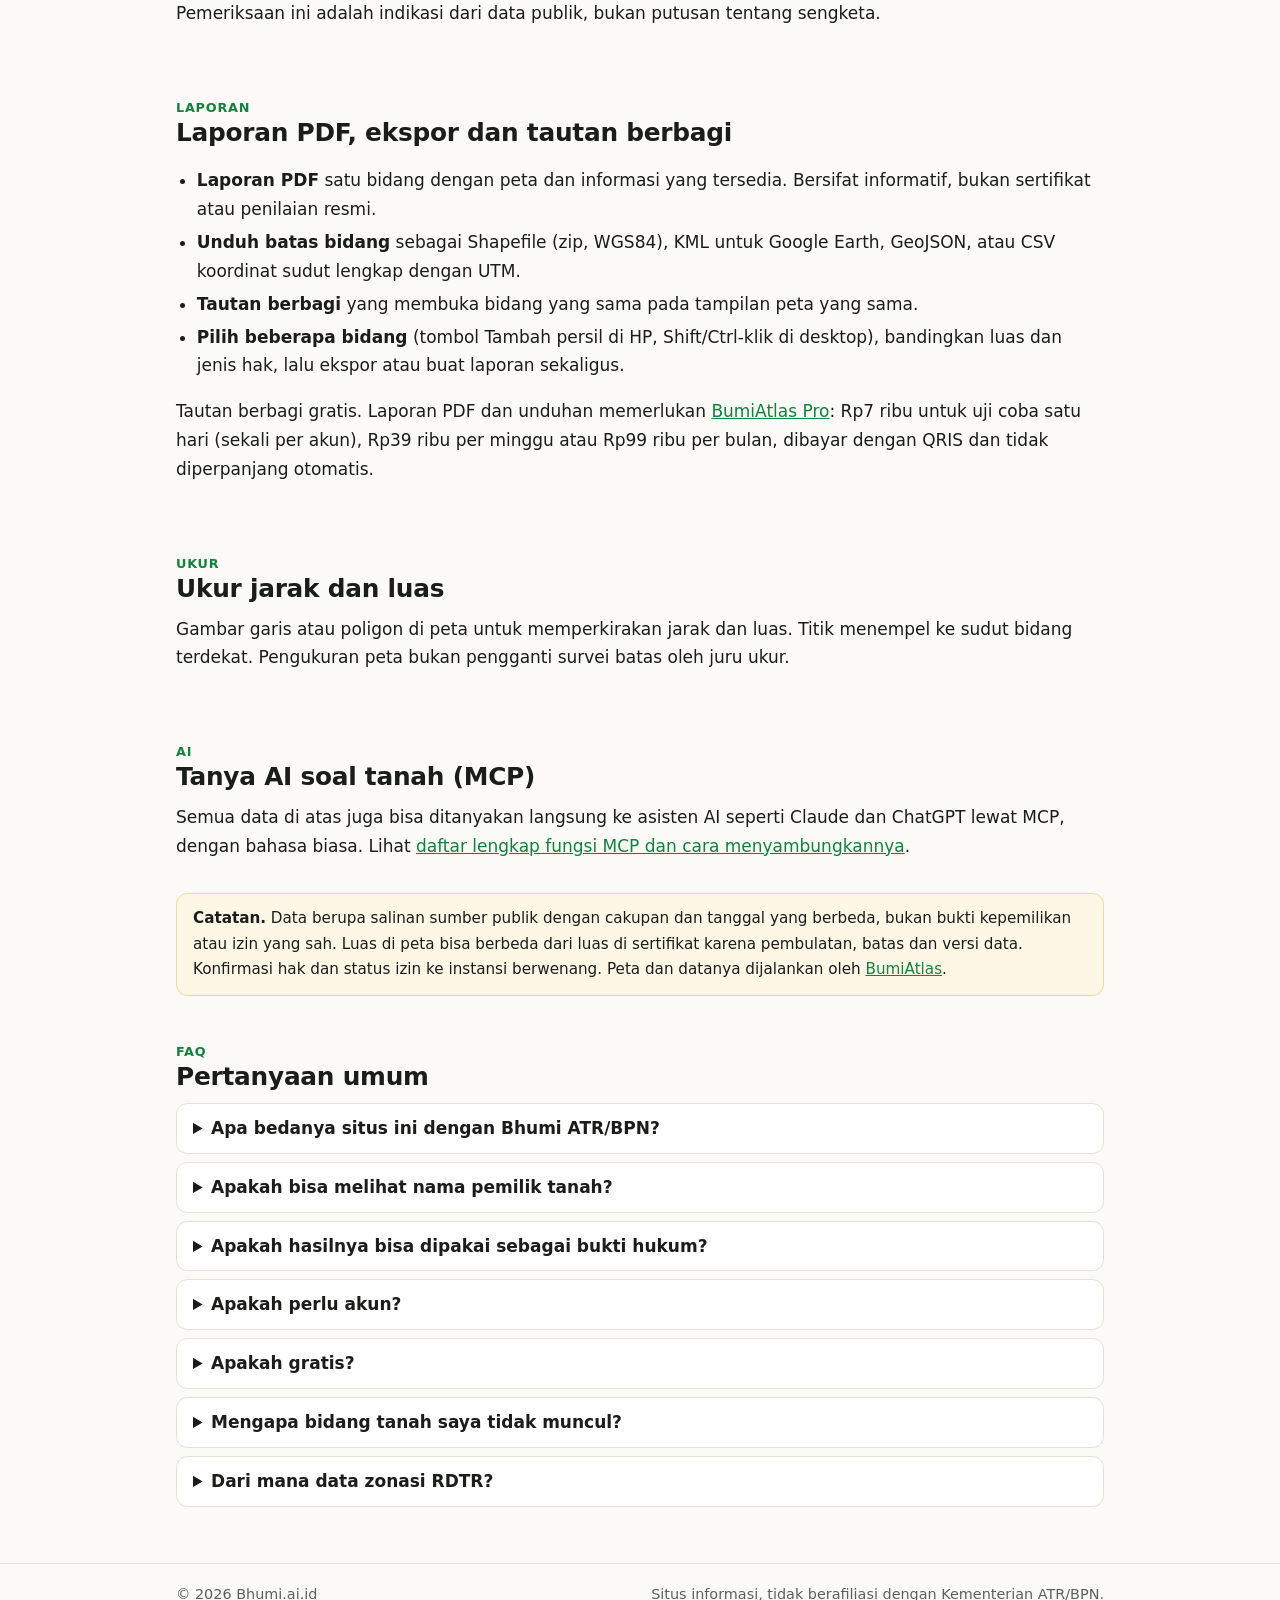
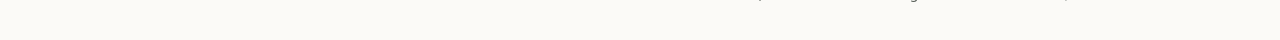
==== commit 8f9dadb4: "Add files via upload" ====
--- a/index.html
+++ b/index.html
@@ -3,7 +3,7 @@
 <title>Peta Persil ATR/BPN: Cek Sertifikat Tanah, HGU, Zonasi RDTR &amp; Risiko Banjir | Bhumi.ai.id</title><meta name="description" content="Peta persil ATR/BPN yang bisa dicari lewat nomor sertifikat, NIB atau koordinat, lengkap dengan HGU, konsesi tambang, zonasi RDTR, ZNT, risiko banjir dan MCP untuk asisten AI.">
 <link rel="canonical" href="https://bhumi.ai.id/"><link rel="stylesheet" href="/style.css">
 <meta property="og:title" content="Peta Persil ATR/BPN: Cek Sertifikat Tanah, HGU, Zonasi RDTR &amp; Risiko Banjir | Bhumi.ai.id"><meta property="og:description" content="Peta persil ATR/BPN yang bisa dicari lewat nomor sertifikat, NIB atau koordinat, lengkap dengan HGU, konsesi tambang, zonasi RDTR, ZNT, risiko banjir dan MCP untuk asisten AI."><meta property="og:type" content="website"><meta property="og:url" content="https://bhumi.ai.id/"><meta property="og:locale" content="id_ID"><meta property="og:image" content="https://bhumi.ai.id/peta-zonasi-kota-batu.webp"><meta name="twitter:card" content="summary_large_image">
-<script type="application/ld+json">{"@context": "https://schema.org", "@type": "FAQPage", "mainEntity": [{"@type": "Question", "name": "Apa bedanya situs ini dengan Bhumi ATR/BPN?", "acceptedAnswer": {"@type": "Answer", "text": "Bhumi ATR/BPN adalah aplikasi peta resmi Kementerian ATR/BPN. Situs ini independen dan tidak berafiliasi dengan ATR/BPN; peta yang dibuka lewat situs ini dijalankan oleh BumiAtlas, yang menggabungkan data persil publik dengan HGU, konsesi, zonasi dan risiko banjir. Lihat halaman perbandingan."}}, {"@type": "Question", "name": "Apakah bisa melihat nama pemilik tanah?", "acceptedAnswer": {"@type": "Answer", "text": "Tidak. Data persil publik tidak memuat nama pemilik. Hanya HGU yang menyertakan nama pemegang hak dari sumber publik."}}, {"@type": "Question", "name": "Apakah hasilnya bisa dipakai sebagai bukti hukum?", "acceptedAnswer": {"@type": "Answer", "text": "Tidak. Untuk keperluan hukum atau transaksi, minta keterangan resmi dari Kantor Pertanahan setempat."}}, {"@type": "Question", "name": "Apakah perlu akun?", "acceptedAnswer": {"@type": "Answer", "text": "Peta dan direktori bisa dibuka tanpa akun. Akun Google diperlukan untuk menyimpan bidang dan untuk menyambungkan MCP."}}, {"@type": "Question", "name": "Mengapa bidang tanah saya tidak muncul?", "acceptedAnswer": {"@type": "Answer", "text": "Sumber publik belum mencakup semua wilayah, atau lapisan baru tampil setelah di-zoom lebih dekat. Bidang yang tidak tampil belum tentu belum bersertifikat."}}, {"@type": "Question", "name": "Dari mana data zonasi RDTR?", "acceptedAnswer": {"@type": "Answer", "text": "Dari RDTR yang dipublikasikan ATR/BPN. RDTR hanya tersedia untuk kawasan perencanaan tertentu, bukan seluruh kabupaten."}}]}</script><script type="application/ld+json">{"@context": "https://schema.org", "@type": "WebSite", "name": "Bhumi.ai.id", "url": "https://bhumi.ai.id/", "inLanguage": "id"}</script></head><body>
+<script type="application/ld+json">{"@context": "https://schema.org", "@type": "FAQPage", "mainEntity": [{"@type": "Question", "name": "Apa bedanya situs ini dengan Bhumi ATR/BPN?", "acceptedAnswer": {"@type": "Answer", "text": "Bhumi ATR/BPN adalah aplikasi peta resmi Kementerian ATR/BPN. Situs ini independen dan tidak berafiliasi dengan ATR/BPN; peta yang dibuka lewat situs ini dijalankan oleh BumiAtlas, yang menggabungkan data persil publik dengan HGU, konsesi, zonasi dan risiko banjir. Lihat halaman perbandingan."}}, {"@type": "Question", "name": "Apakah bisa melihat nama pemilik tanah?", "acceptedAnswer": {"@type": "Answer", "text": "Tidak. Data persil publik tidak memuat nama pemilik. Hanya HGU yang menyertakan nama pemegang hak dari sumber publik."}}, {"@type": "Question", "name": "Apakah hasilnya bisa dipakai sebagai bukti hukum?", "acceptedAnswer": {"@type": "Answer", "text": "Tidak. Untuk keperluan hukum atau transaksi, minta keterangan resmi dari Kantor Pertanahan setempat."}}, {"@type": "Question", "name": "Apakah perlu akun?", "acceptedAnswer": {"@type": "Answer", "text": "Peta dan direktori bisa dibuka tanpa akun. Akun Google diperlukan untuk menyimpan bidang dan untuk menyambungkan MCP."}}, {"@type": "Question", "name": "Apakah gratis?", "acceptedAnswer": {"@type": "Answer", "text": "Peta, lapisan dan direktori gratis. Laporan PDF, unduhan batas bidang, nilai tanah indikatif dan aturan zonasi RDTR memerlukan BumiAtlas Pro: Rp7 ribu untuk uji coba satu hari (sekali per akun), Rp39 ribu per minggu atau Rp99 ribu per bulan, dibayar dengan QRIS dan tidak diperpanjang otomatis."}}, {"@type": "Question", "name": "Mengapa bidang tanah saya tidak muncul?", "acceptedAnswer": {"@type": "Answer", "text": "Sumber publik belum mencakup semua wilayah, atau lapisan baru tampil setelah di-zoom lebih dekat. Bidang yang tidak tampil belum tentu belum bersertifikat."}}, {"@type": "Question", "name": "Dari mana data zonasi RDTR?", "acceptedAnswer": {"@type": "Answer", "text": "Dari RDTR yang dipublikasikan ATR/BPN. RDTR hanya tersedia untuk kawasan perencanaan tertentu, bukan seluruh kabupaten."}}]}</script><script type="application/ld+json">{"@context": "https://schema.org", "@type": "WebSite", "name": "Bhumi.ai.id", "url": "https://bhumi.ai.id/", "inLanguage": "id"}</script></head><body>
 <div class="bar"><div class="wrap"><a class="brand" href="/">Bhumi<b>.ai.id</b></a><nav><a href="/" aria-current="page">Fitur</a><a href="/perbandingan.html">Perbandingan</a><a href="/mcp.html">MCP untuk AI</a></nav></div></div>
 <div class="hero"><div class="wrap"><span class="kicker">Informasi pertanahan Indonesia</span>
 <h1>Peta persil ATR/BPN, cek sertifikat, HGU, zonasi RDTR dan risiko banjir</h1>
@@ -40,7 +40,7 @@
 <p>Selain persil dan HGU, peta memuat izin tambang (IUP, IUPK, KK, PKP2B dari ESDM), konsesi hutan (HPH) dan hutan tanaman industri (HTI) dari KLHK, serta kawasan konservasi. Datanya berasal dari Nusantara Atlas dan akurat sampai sekitar 11 meter, jadi cocok untuk penyaringan awal, bukan penentuan batas.</p>
 <p>Untuk tambang tersedia pemegang izin, grup perusahaan, komoditas (nikel, batubara, emas, timah, bauksit, dan lainnya), tahap dan masa berlaku.</p>
 <a class="cta alt" href="https://bumiatlas.com/konsesi">Daftar konsesi</a> <a class="cta alt" href="https://bumiatlas.com/kawasan-konservasi">Kawasan konservasi</a></section><section id="rdtr"><h2><small>Zonasi</small>Zonasi RDTR: peruntukan lahan</h2>
-<p>RDTR (Rencana Detail Tata Ruang) menentukan lahan boleh dipakai untuk apa: permukiman, perdagangan, industri, ruang terbuka hijau, dan seterusnya. Ketuk bidang atau titik di peta untuk melihat zona, sub-zona, dan ketentuan khususnya, termasuk aturan yang tersedia untuk zona itu.</p>
+<p>RDTR (Rencana Detail Tata Ruang) menentukan lahan boleh dipakai untuk apa: permukiman, perdagangan, industri, ruang terbuka hijau, dan seterusnya. Ketuk bidang atau titik di peta untuk melihat zona, sub-zona, dan ketentuan khususnya, termasuk aturan yang tersedia untuk zona itu (aturan zona memerlukan <a href="https://bumiatlas.com/tentang#pro">BumiAtlas Pro</a>).</p>
 <p>RDTR hanya ada untuk <strong>kawasan perencanaan</strong>, umumnya kota dan sekitarnya, bukan seluruh kabupaten. Kalau di suatu tempat tidak ada zona, biasanya di sana belum ada RDTR yang dipublikasikan. Data berasal dari RDTR ATR/BPN lewat OSS dan GISTARU. Untuk izin atau transaksi, tetap minta KKPR resmi.</p>
 <p>Ringkasan juga tersedia per desa atau kabupaten: berapa persen wilayah yang dizonakan untuk tiap peruntukan.</p></section><section id="znt"><h2><small>Nilai tanah</small>Zona Nilai Tanah (ZNT)</h2>
 <p>ZNT (Zona Nilai Tanah) adalah pembagian wilayah menurut nilai tanahnya yang dipakai ATR/BPN. Di peta, ZNT bisa diaktifkan sebagai lapisan warna dan dibandingkan dengan zonasi atau jenis hak. ZNT adalah acuan zona, bukan harga jual atau penilaian resmi.</p></section><section id="banjir"><h2><small>Banjir</small>Risiko banjir dari BNPB InaRISK</h2>
@@ -52,8 +52,9 @@
 <ul><li><strong>Laporan PDF</strong> satu bidang dengan peta dan informasi yang tersedia. Bersifat informatif, bukan sertifikat atau penilaian resmi.</li>
 <li><strong>Unduh batas bidang</strong> sebagai Shapefile (zip, WGS84), KML untuk Google Earth, GeoJSON, atau CSV koordinat sudut lengkap dengan UTM.</li>
 <li><strong>Tautan berbagi</strong> yang membuka bidang yang sama pada tampilan peta yang sama.</li>
-<li><strong>Pilih beberapa bidang</strong> (tombol Tambah persil di HP, Shift/Ctrl-klik di desktop), bandingkan luas dan jenis hak, lalu ekspor atau buat laporan sekaligus.</li></ul></section><section id="ukur"><h2><small>Ukur</small>Ukur jarak dan luas</h2>
+<li><strong>Pilih beberapa bidang</strong> (tombol Tambah persil di HP, Shift/Ctrl-klik di desktop), bandingkan luas dan jenis hak, lalu ekspor atau buat laporan sekaligus.</li></ul>
+<p>Tautan berbagi gratis. Laporan PDF dan unduhan memerlukan <a href="https://bumiatlas.com/tentang#pro">BumiAtlas Pro</a>: Rp7 ribu untuk uji coba satu hari (sekali per akun), Rp39 ribu per minggu atau Rp99 ribu per bulan, dibayar dengan QRIS dan tidak diperpanjang otomatis.</p></section><section id="ukur"><h2><small>Ukur</small>Ukur jarak dan luas</h2>
 <p>Gambar garis atau poligon di peta untuk memperkirakan jarak dan luas. Titik menempel ke sudut bidang terdekat. Pengukuran peta bukan pengganti survei batas oleh juru ukur.</p></section><section id="ai"><h2><small>AI</small>Tanya AI soal tanah (MCP)</h2>
-<p>Semua data di atas juga bisa ditanyakan langsung ke asisten AI seperti Claude dan ChatGPT lewat MCP, dengan bahasa biasa. Lihat <a href="/mcp.html">daftar lengkap fungsi MCP dan cara menyambungkannya</a>.</p></section><div class="note"><strong>Catatan.</strong> Data berupa salinan sumber publik dengan cakupan dan tanggal yang berbeda, bukan bukti kepemilikan atau izin yang sah. Luas di peta bisa berbeda dari luas di sertifikat karena pembulatan, batas dan versi data. Konfirmasi hak dan status izin ke instansi berwenang. Peta dan datanya dijalankan oleh <a href="https://bumiatlas.com/">BumiAtlas</a>.</div><h2><small>FAQ</small>Pertanyaan umum</h2><details><summary>Apa bedanya situs ini dengan Bhumi ATR/BPN?</summary><p>Bhumi ATR/BPN adalah aplikasi peta resmi Kementerian ATR/BPN. Situs ini independen dan tidak berafiliasi dengan ATR/BPN; peta yang dibuka lewat situs ini dijalankan oleh BumiAtlas, yang menggabungkan data persil publik dengan HGU, konsesi, zonasi dan risiko banjir. Lihat halaman perbandingan.</p></details><details><summary>Apakah bisa melihat nama pemilik tanah?</summary><p>Tidak. Data persil publik tidak memuat nama pemilik. Hanya HGU yang menyertakan nama pemegang hak dari sumber publik.</p></details><details><summary>Apakah hasilnya bisa dipakai sebagai bukti hukum?</summary><p>Tidak. Untuk keperluan hukum atau transaksi, minta keterangan resmi dari Kantor Pertanahan setempat.</p></details><details><summary>Apakah perlu akun?</summary><p>Peta dan direktori bisa dibuka tanpa akun. Akun Google diperlukan untuk menyimpan bidang dan untuk menyambungkan MCP.</p></details><details><summary>Mengapa bidang tanah saya tidak muncul?</summary><p>Sumber publik belum mencakup semua wilayah, atau lapisan baru tampil setelah di-zoom lebih dekat. Bidang yang tidak tampil belum tentu belum bersertifikat.</p></details><details><summary>Dari mana data zonasi RDTR?</summary><p>Dari RDTR yang dipublikasikan ATR/BPN. RDTR hanya tersedia untuk kawasan perencanaan tertentu, bukan seluruh kabupaten.</p></details></main>
+<p>Semua data di atas juga bisa ditanyakan langsung ke asisten AI seperti Claude dan ChatGPT lewat MCP, dengan bahasa biasa. Lihat <a href="/mcp.html">daftar lengkap fungsi MCP dan cara menyambungkannya</a>.</p></section><div class="note"><strong>Catatan.</strong> Data berupa salinan sumber publik dengan cakupan dan tanggal yang berbeda, bukan bukti kepemilikan atau izin yang sah. Luas di peta bisa berbeda dari luas di sertifikat karena pembulatan, batas dan versi data. Konfirmasi hak dan status izin ke instansi berwenang. Peta dan datanya dijalankan oleh <a href="https://bumiatlas.com/">BumiAtlas</a>.</div><h2><small>FAQ</small>Pertanyaan umum</h2><details><summary>Apa bedanya situs ini dengan Bhumi ATR/BPN?</summary><p>Bhumi ATR/BPN adalah aplikasi peta resmi Kementerian ATR/BPN. Situs ini independen dan tidak berafiliasi dengan ATR/BPN; peta yang dibuka lewat situs ini dijalankan oleh BumiAtlas, yang menggabungkan data persil publik dengan HGU, konsesi, zonasi dan risiko banjir. Lihat halaman perbandingan.</p></details><details><summary>Apakah bisa melihat nama pemilik tanah?</summary><p>Tidak. Data persil publik tidak memuat nama pemilik. Hanya HGU yang menyertakan nama pemegang hak dari sumber publik.</p></details><details><summary>Apakah hasilnya bisa dipakai sebagai bukti hukum?</summary><p>Tidak. Untuk keperluan hukum atau transaksi, minta keterangan resmi dari Kantor Pertanahan setempat.</p></details><details><summary>Apakah perlu akun?</summary><p>Peta dan direktori bisa dibuka tanpa akun. Akun Google diperlukan untuk menyimpan bidang dan untuk menyambungkan MCP.</p></details><details><summary>Apakah gratis?</summary><p>Peta, lapisan dan direktori gratis. Laporan PDF, unduhan batas bidang, nilai tanah indikatif dan aturan zonasi RDTR memerlukan BumiAtlas Pro: Rp7 ribu untuk uji coba satu hari (sekali per akun), Rp39 ribu per minggu atau Rp99 ribu per bulan, dibayar dengan QRIS dan tidak diperpanjang otomatis.</p></details><details><summary>Mengapa bidang tanah saya tidak muncul?</summary><p>Sumber publik belum mencakup semua wilayah, atau lapisan baru tampil setelah di-zoom lebih dekat. Bidang yang tidak tampil belum tentu belum bersertifikat.</p></details><details><summary>Dari mana data zonasi RDTR?</summary><p>Dari RDTR yang dipublikasikan ATR/BPN. RDTR hanya tersedia untuk kawasan perencanaan tertentu, bukan seluruh kabupaten.</p></details></main>
 <footer><div class="wrap"><span>© 2026 Bhumi.ai.id</span><span>Situs informasi, tidak berafiliasi dengan Kementerian ATR/BPN.</span></div></footer>
 </body></html>
